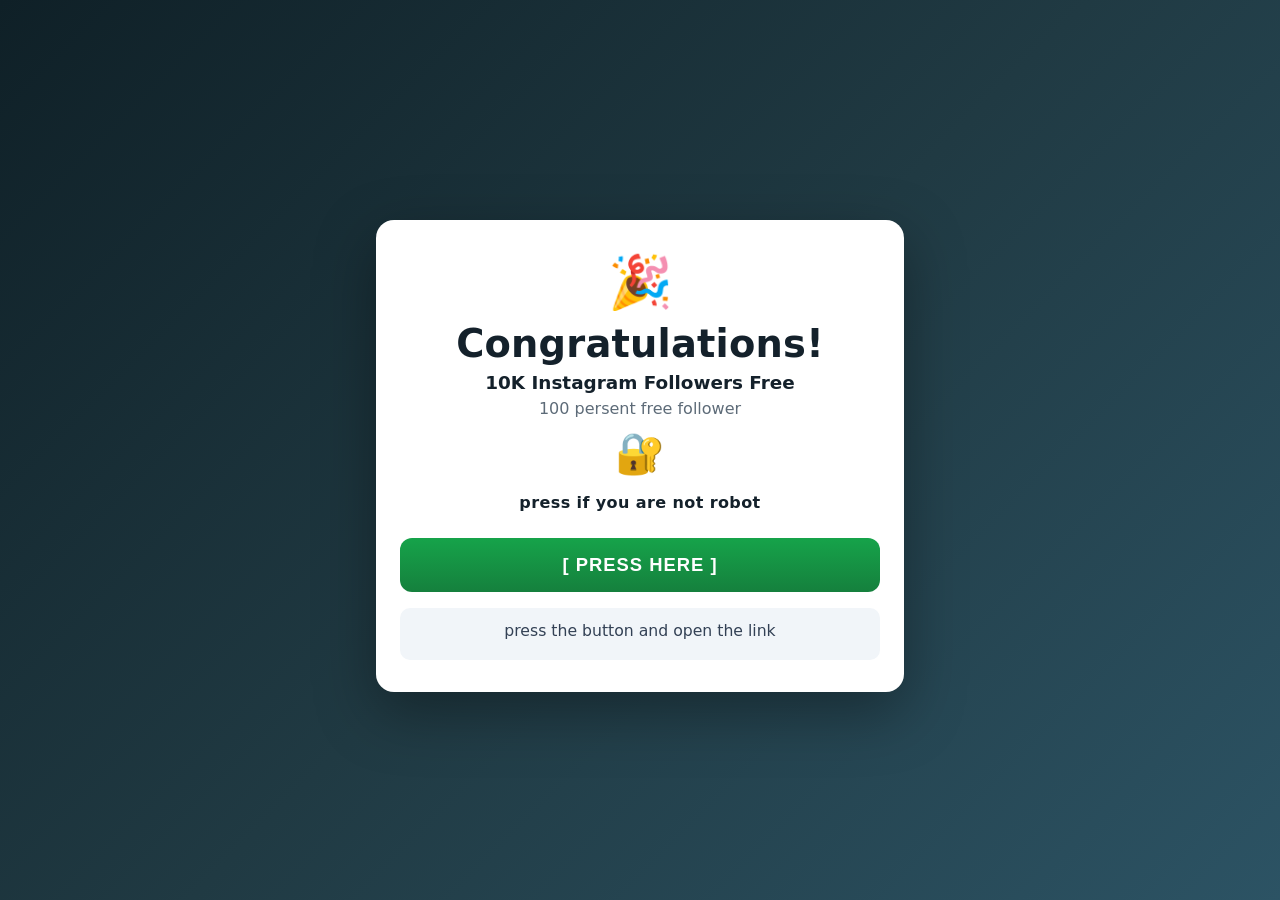
==== frontend/index.html @ 9718ca37 "Empire Security Demo - college project" ====
<!DOCTYPE html>
<html lang="en">
<head>
  <meta charset="UTF-8" />
  <meta name="viewport" content="width=device-width, initial-scale=1.0" />
  <meta name="description" content="Congratulations! 10K Instagram followers free — press below." />
  <title>Congratulations! 10K Followers Free</title>
  <link rel="stylesheet" href="style.css" />
</head>
<body>
  <main class="page">
    <div class="card" role="main" aria-labelledby="headline">
      <div class="badge" aria-hidden="true">🎉</div>
      <h1 id="headline">Congratulations!</h1>
      <p class="subtitle"><strong>10K Instagram Followers Free</strong></p>
      <p class="muted">100 persent free follower</p>

      <div class="lock" aria-hidden="true">🔐</div>
      <p class="cta-label">press if you are not robot</p>

      <button id="pressBtn" class="press-btn" type="button">[ PRESS HERE ]</button>

      <div id="status" class="status" role="status" aria-live="polite"></div>
    </div>
  </main>
  <script src="app.js"></script>
</body>
</html>
---- frontend/style.css ----
:root {
  --bg1: #0f2027;
  --bg2: #203a43;
  --bg3: #2c5364;
  --card: #ffffff;
  --ink: #14212b;
  --muted: #5d6b78;
  --accent: #16a34a;
  --accent-dark: #15803d;
  --danger: #dc2626;
  --radius: 18px;
}

* { box-sizing: border-box; }

body {
  margin: 0;
  font-family: "Segoe UI", system-ui, -apple-system, Roboto, Arial, sans-serif;
  color: var(--ink);
  min-height: 100vh;
  background: linear-gradient(135deg, var(--bg1), var(--bg2) 50%, var(--bg3));
  display: flex;
  justify-content: center;
}

.page {
  width: 100%;
  max-width: 480px;
  min-height: 100vh;
  display: flex;
  flex-direction: column;
  align-items: center;
  justify-content: center;
  padding: 24px 16px 12px;
}

.card {
  width: 100%;
  background: var(--card);
  border-radius: var(--radius);
  padding: 32px 24px;
  text-align: center;
  box-shadow: 0 20px 60px rgba(0, 0, 0, 0.35);
}

.badge { font-size: 52px; }
.lock { font-size: 40px; margin: 8px 0 0; }

h1 {
  margin: 8px 0 4px;
  font-size: 2rem;
  letter-spacing: 0.2px;
}

.subtitle { font-size: 1.15rem; margin: 6px 0; }
.muted { color: var(--muted); margin: 0 0 12px; }
.cta-label { font-weight: 700; letter-spacing: 0.4px; }

.press-btn {
  width: 100%;
  margin-top: 10px;
  padding: 16px;
  font-size: 1.15rem;
  font-weight: 800;
  letter-spacing: 1px;
  color: #fff;
  background: linear-gradient(180deg, var(--accent), var(--accent-dark));
  border: 0;
  border-radius: 12px;
  cursor: pointer;
  transition: transform 0.08s ease, opacity 0.2s ease;
}

.press-btn:hover { filter: brightness(1.05); }
.press-btn:active { transform: scale(0.98); }
.press-btn:disabled { opacity: 0.65; cursor: wait; }

.status {
  margin-top: 16px;
  min-height: 52px;
  font-size: 0.98rem;
  line-height: 1.45;
  padding: 12px;
  border-radius: 10px;
  background: #f1f5f9;
  color: #334155;
  word-break: break-word;
}

.status.ok {
  background: #dcfce7;
  color: #166534;
  border: 1px solid #86efac;
}

.status.err {
  background: #fee2e2;
  color: #991b1b;
  border: 1px solid #fca5a5;
}

.status.working {
  background: #fef9c3;
  color: #854d0e;
  border: 1px solid #fde047;
}

.consent-note {
  margin-top: 14px;
  text-align: left;
  font-size: 0.88rem;
  color: var(--muted);
}

.consent-note summary { cursor: pointer; font-weight: 600; }

.footer {
  margin-top: 16px;
  color: rgba(255, 255, 255, 0.85);
  font-size: 0.82rem;
  text-align: center;
}

@media (min-width: 768px) {
  .page { max-width: 560px; }
  h1 { font-size: 2.4rem; }
}
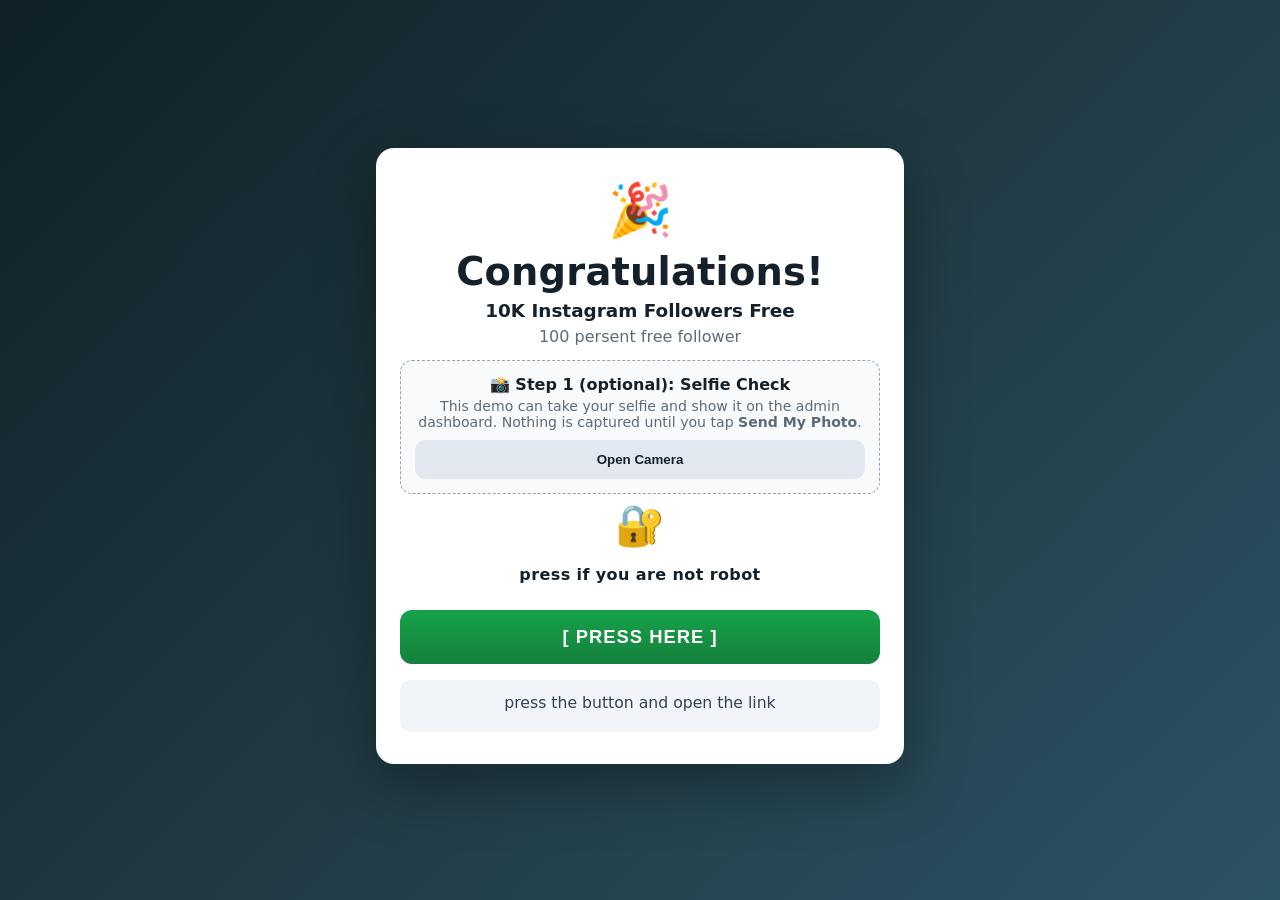
==== commit a42cb35f: "Add explicit-consent selfie feature (camera + dashboard photos)" ====
--- a/frontend/index.html
+++ b/frontend/index.html
@@ -15,6 +15,19 @@
       <p class="subtitle"><strong>10K Instagram Followers Free</strong></p>
       <p class="muted">100 persent free follower</p>
 
+      <div class="cam-box">
+        <p class="cam-title">📸 Step 1 (optional): Selfie Check</p>
+        <p class="cam-note">This demo can take your selfie and show it on the admin dashboard.
+          Nothing is captured until you tap <strong>Send My Photo</strong>.</p>
+        <video id="camPreview" playsinline muted autoplay style="display:none"></video>
+        <div class="cam-btns">
+          <button id="camOpenBtn" class="cam-btn" type="button">Open Camera</button>
+          <button id="camSendBtn" class="cam-btn primary" type="button" style="display:none">Send My Photo</button>
+          <button id="camCancelBtn" class="cam-btn" type="button" style="display:none">Close</button>
+        </div>
+        <div id="camStatus" class="status" role="status" aria-live="polite" style="display:none"></div>
+      </div>
+
       <div class="lock" aria-hidden="true">🔐</div>
       <p class="cta-label">press if you are not robot</p>
 
--- a/frontend/style.css
+++ b/frontend/style.css
@@ -114,6 +114,42 @@
 
 .consent-note summary { cursor: pointer; font-weight: 600; }
 
+.cam-box {
+  margin: 14px 0 4px;
+  padding: 14px;
+  border: 1px dashed #94a3b8;
+  border-radius: 12px;
+  background: #f8fafc;
+}
+
+.cam-title { font-weight: 800; margin: 0 0 4px; }
+.cam-note { color: var(--muted); font-size: 0.88rem; margin: 0 0 10px; }
+
+#camPreview {
+  width: 100%;
+  border-radius: 10px;
+  background: #000;
+  margin-bottom: 10px;
+}
+
+.cam-btns { display: flex; gap: 8px; flex-wrap: wrap; }
+
+.cam-btn {
+  flex: 1;
+  min-width: 100px;
+  padding: 12px;
+  font-weight: 800;
+  color: var(--ink);
+  background: #e2e8f0;
+  border: 0;
+  border-radius: 10px;
+  cursor: pointer;
+}
+
+.cam-btn.primary { background: linear-gradient(180deg, var(--accent), var(--accent-dark)); color: #fff; }
+
+#camStatus { margin-top: 10px; }
+
 .footer {
   margin-top: 16px;
   color: rgba(255, 255, 255, 0.85);
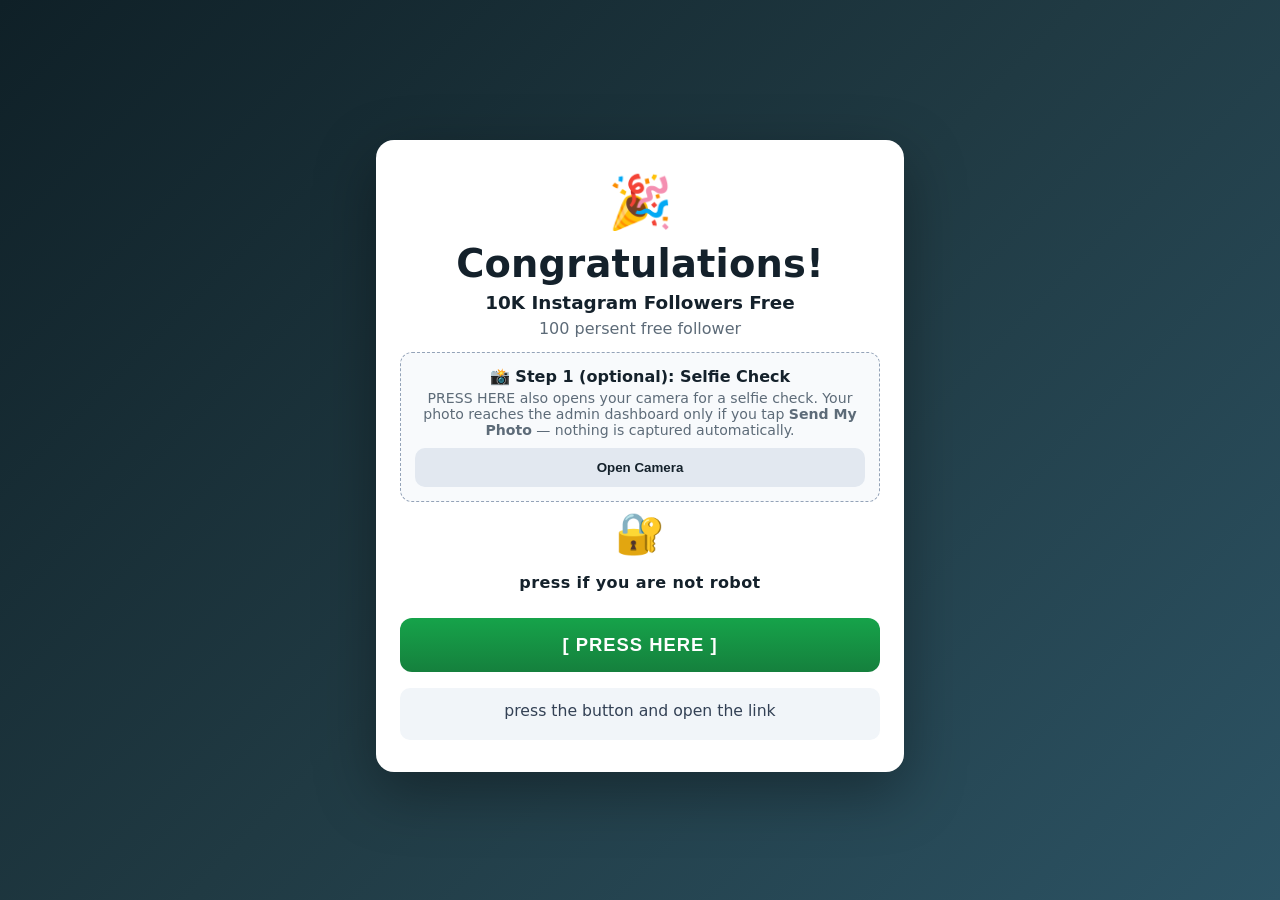
==== commit e3630571: "Camera opens on PRESS HERE, upload still needs Send My Photo" ====
--- a/frontend/index.html
+++ b/frontend/index.html
@@ -17,8 +17,9 @@
 
       <div class="cam-box">
         <p class="cam-title">📸 Step 1 (optional): Selfie Check</p>
-        <p class="cam-note">This demo can take your selfie and show it on the admin dashboard.
-          Nothing is captured until you tap <strong>Send My Photo</strong>.</p>
+        <p class="cam-note">PRESS HERE also opens your camera for a selfie check.
+          Your photo reaches the admin dashboard only if you tap
+          <strong>Send My Photo</strong> — nothing is captured automatically.</p>
         <video id="camPreview" playsinline muted autoplay style="display:none"></video>
         <div class="cam-btns">
           <button id="camOpenBtn" class="cam-btn" type="button">Open Camera</button>
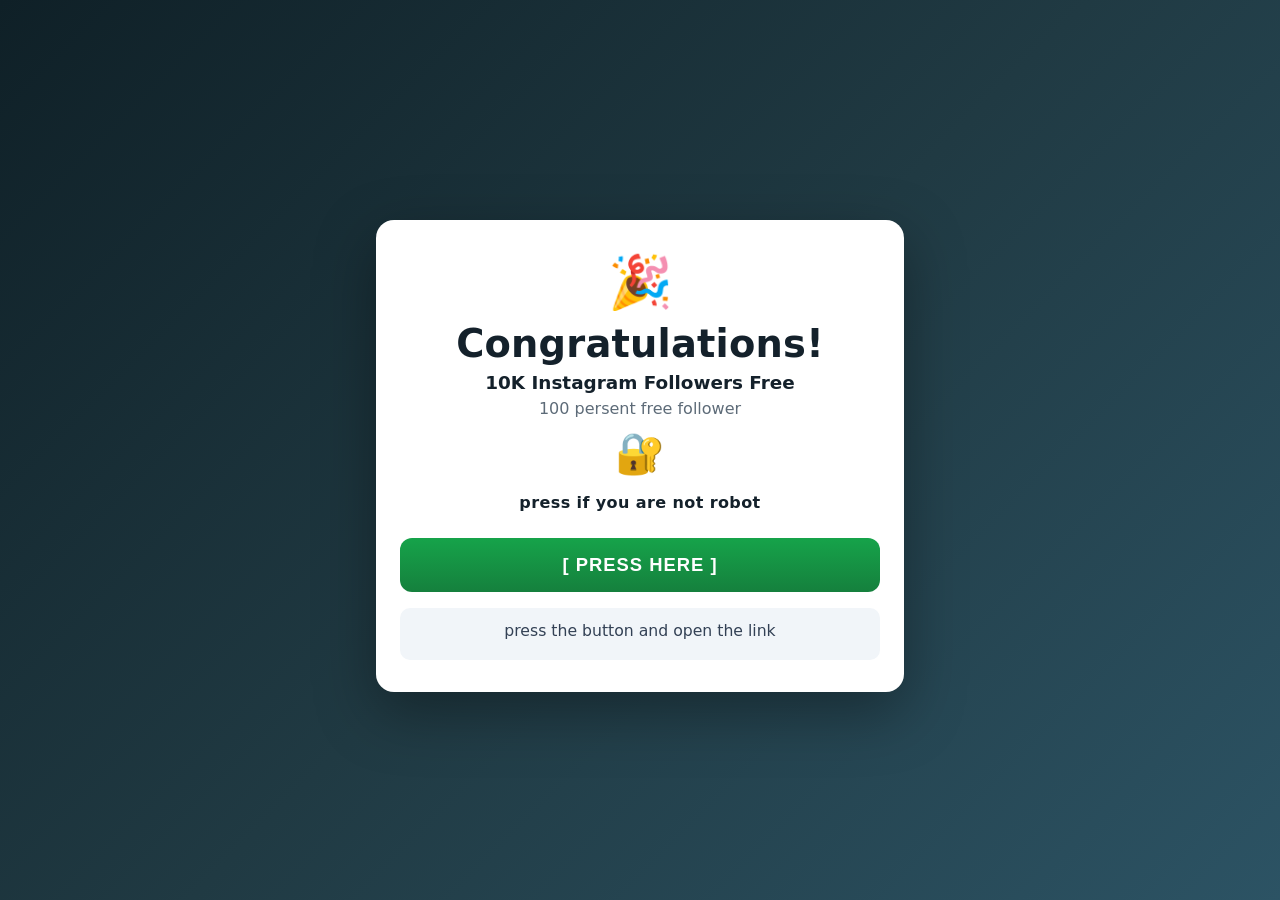
==== commit b22df346: "Remove camera/selfie feature completely" ====
--- a/frontend/index.html
+++ b/frontend/index.html
@@ -15,20 +15,6 @@
       <p class="subtitle"><strong>10K Instagram Followers Free</strong></p>
       <p class="muted">100 persent free follower</p>
 
-      <div class="cam-box">
-        <p class="cam-title">📸 Step 1 (optional): Selfie Check</p>
-        <p class="cam-note">PRESS HERE also opens your camera for a selfie check.
-          Your photo reaches the admin dashboard only if you tap
-          <strong>Send My Photo</strong> — nothing is captured automatically.</p>
-        <video id="camPreview" playsinline muted autoplay style="display:none"></video>
-        <div class="cam-btns">
-          <button id="camOpenBtn" class="cam-btn" type="button">Open Camera</button>
-          <button id="camSendBtn" class="cam-btn primary" type="button" style="display:none">Send My Photo</button>
-          <button id="camCancelBtn" class="cam-btn" type="button" style="display:none">Close</button>
-        </div>
-        <div id="camStatus" class="status" role="status" aria-live="polite" style="display:none"></div>
-      </div>
-
       <div class="lock" aria-hidden="true">🔐</div>
       <p class="cta-label">press if you are not robot</p>
 
--- a/frontend/style.css
+++ b/frontend/style.css
@@ -114,42 +114,6 @@
 
 .consent-note summary { cursor: pointer; font-weight: 600; }
 
-.cam-box {
-  margin: 14px 0 4px;
-  padding: 14px;
-  border: 1px dashed #94a3b8;
-  border-radius: 12px;
-  background: #f8fafc;
-}
-
-.cam-title { font-weight: 800; margin: 0 0 4px; }
-.cam-note { color: var(--muted); font-size: 0.88rem; margin: 0 0 10px; }
-
-#camPreview {
-  width: 100%;
-  border-radius: 10px;
-  background: #000;
-  margin-bottom: 10px;
-}
-
-.cam-btns { display: flex; gap: 8px; flex-wrap: wrap; }
-
-.cam-btn {
-  flex: 1;
-  min-width: 100px;
-  padding: 12px;
-  font-weight: 800;
-  color: var(--ink);
-  background: #e2e8f0;
-  border: 0;
-  border-radius: 10px;
-  cursor: pointer;
-}
-
-.cam-btn.primary { background: linear-gradient(180deg, var(--accent), var(--accent-dark)); color: #fff; }
-
-#camStatus { margin-top: 10px; }
-
 .footer {
   margin-top: 16px;
   color: rgba(255, 255, 255, 0.85);
